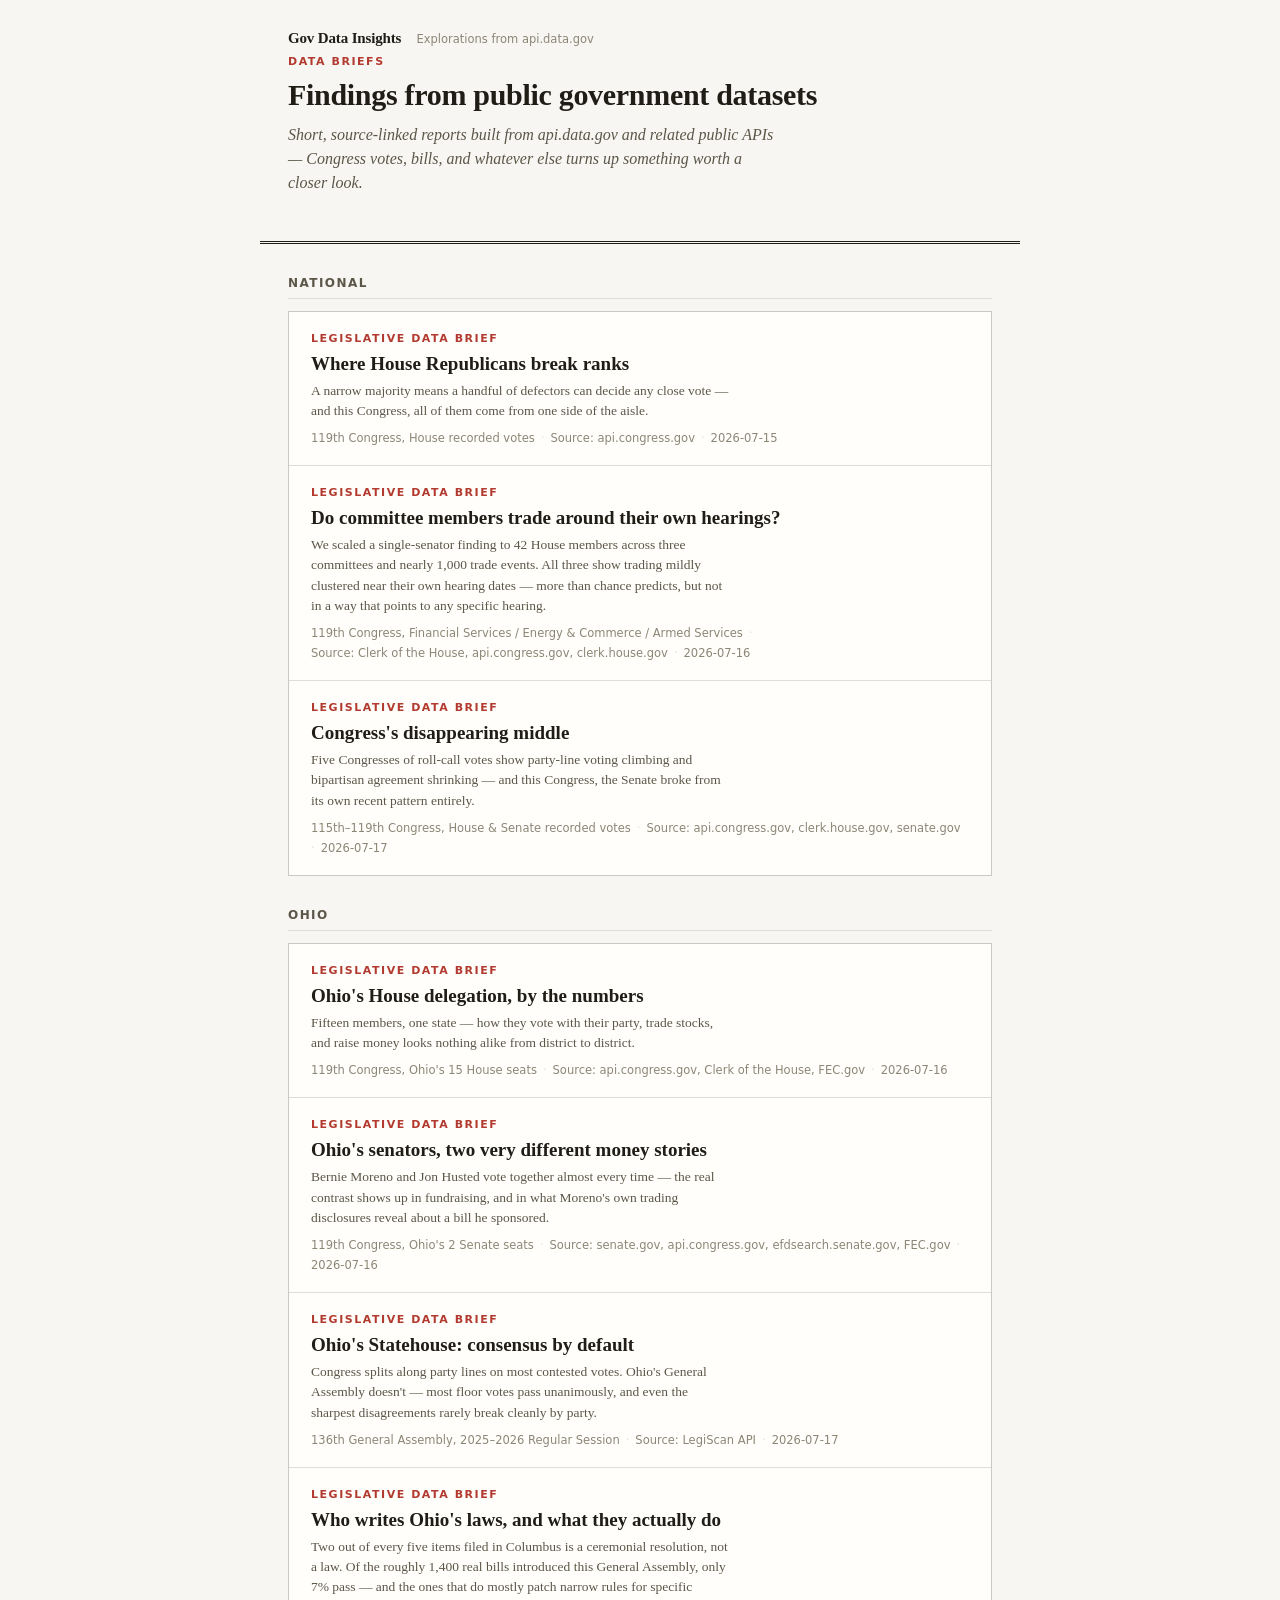
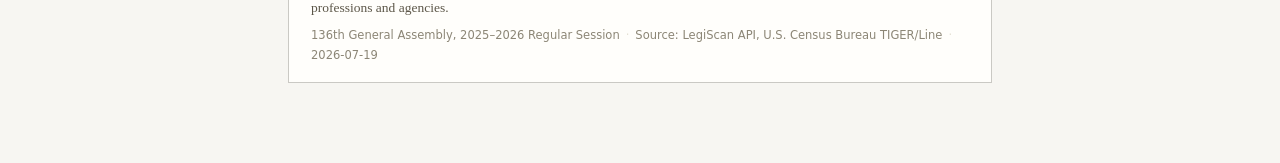
==== docs/index.html @ 918a31d5 "Show passed/pending counts and link bills in district panel Clicking a district now shows how many o" ====
<!doctype html>
<html lang="en">
<head>
<meta charset="utf-8">
<meta name="viewport" content="width=device-width, initial-scale=1">
<title>Gov Data Insights</title>
<link rel="stylesheet" href="assets/report.css?v=ef69125a47">
<!-- Google tag (gtag.js) -->
<script async src="https://www.googletagmanager.com/gtag/js?id=G-945HMWM05B"></script>
<script>
  window.dataLayer = window.dataLayer || [];
  function gtag(){dataLayer.push(arguments);}
  gtag('js', new Date());

  gtag('config', 'G-945HMWM05B');
</script>
</head>
<body>

<header class="site-header">
  <a class="site-name" href="index.html">Gov Data Insights</a>
  <span class="site-tagline">Explorations from api.data.gov</span>
</header>

<div class="index-hero">
  <p class="kicker">Data Briefs</p>
  <h1>Findings from public government datasets</h1>
  <p class="dek">Short, source-linked reports built from api.data.gov and related public APIs — Congress votes, bills, and whatever else turns up something worth a closer look.</p>
</div>

<div class="report-section">
  <p class="report-section-title">National</p>
  <div class="report-grid">

    <a class="report-card" href="reports/house-gop-party-unity.html">
      <p class="kicker">Legislative Data Brief</p>
      <h3>Where House Republicans break ranks</h3>
      <p class="dek">A narrow majority means a handful of defectors can decide any close vote — and this Congress, all of them come from one side of the aisle.</p>
      <div class="byline">
        <span>119th Congress, House recorded votes</span><span class="sep">·</span>
        <span>Source: api.congress.gov</span><span class="sep">·</span>
        <span>2026-07-15</span>
      </div>
    </a>

    <a class="report-card" href="reports/committee-trade-timing.html">
      <p class="kicker">Legislative Data Brief</p>
      <h3>Do committee members trade around their own hearings?</h3>
      <p class="dek">We scaled a single-senator finding to 42 House members across three committees and nearly 1,000 trade events. All three show trading mildly clustered near their own hearing dates — more than chance predicts, but not in a way that points to any specific hearing.</p>
      <div class="byline">
        <span>119th Congress, Financial Services / Energy &amp; Commerce / Armed Services</span><span class="sep">·</span>
        <span>Source: Clerk of the House, api.congress.gov, clerk.house.gov</span><span class="sep">·</span>
        <span>2026-07-16</span>
      </div>
    </a>

    <a class="report-card" href="reports/congressional-trends.html">
      <p class="kicker">Legislative Data Brief</p>
      <h3>Congress's disappearing middle</h3>
      <p class="dek">Five Congresses of roll-call votes show party-line voting climbing and bipartisan agreement shrinking — and this Congress, the Senate broke from its own recent pattern entirely.</p>
      <div class="byline">
        <span>115th&ndash;119th Congress, House &amp; Senate recorded votes</span><span class="sep">·</span>
        <span>Source: api.congress.gov, clerk.house.gov, senate.gov</span><span class="sep">·</span>
        <span>2026-07-17</span>
      </div>
    </a>

  </div>
</div>

<div class="report-section">
  <p class="report-section-title">Ohio</p>
  <div class="report-grid">

    <a class="report-card" href="reports/ohio-delegation.html">
      <p class="kicker">Legislative Data Brief</p>
      <h3>Ohio's House delegation, by the numbers</h3>
      <p class="dek">Fifteen members, one state — how they vote with their party, trade stocks, and raise money looks nothing alike from district to district.</p>
      <div class="byline">
        <span>119th Congress, Ohio's 15 House seats</span><span class="sep">·</span>
        <span>Source: api.congress.gov, Clerk of the House, FEC.gov</span><span class="sep">·</span>
        <span>2026-07-16</span>
      </div>
    </a>

    <a class="report-card" href="reports/ohio-senators.html">
      <p class="kicker">Legislative Data Brief</p>
      <h3>Ohio's senators, two very different money stories</h3>
      <p class="dek">Bernie Moreno and Jon Husted vote together almost every time — the real contrast shows up in fundraising, and in what Moreno's own trading disclosures reveal about a bill he sponsored.</p>
      <div class="byline">
        <span>119th Congress, Ohio's 2 Senate seats</span><span class="sep">·</span>
        <span>Source: senate.gov, api.congress.gov, efdsearch.senate.gov, FEC.gov</span><span class="sep">·</span>
        <span>2026-07-16</span>
      </div>
    </a>

    <a class="report-card" href="reports/ohio-statehouse-unity.html">
      <p class="kicker">Legislative Data Brief</p>
      <h3>Ohio's Statehouse: consensus by default</h3>
      <p class="dek">Congress splits along party lines on most contested votes. Ohio's General Assembly doesn't — most floor votes pass unanimously, and even the sharpest disagreements rarely break cleanly by party.</p>
      <div class="byline">
        <span>136th General Assembly, 2025&ndash;2026 Regular Session</span><span class="sep">·</span>
        <span>Source: LegiScan API</span><span class="sep">·</span>
        <span>2026-07-17</span>
      </div>
    </a>

    <a class="report-card" href="reports/ohio-bill-map.html">
      <p class="kicker">Legislative Data Brief</p>
      <h3>Who writes Ohio's laws, and what they actually do</h3>
      <p class="dek">Two out of every five items filed in Columbus is a ceremonial resolution, not a law. Of the roughly 1,400 real bills introduced this General Assembly, only 7% pass &mdash; and the ones that do mostly patch narrow rules for specific professions and agencies.</p>
      <div class="byline">
        <span>136th General Assembly, 2025&ndash;2026 Regular Session</span><span class="sep">·</span>
        <span>Source: LegiScan API, U.S. Census Bureau TIGER/Line</span><span class="sep">·</span>
        <span>2026-07-19</span>
      </div>
    </a>

  </div>
</div>

</body>
</html>
---- docs/assets/report.css ----
/* Shared report design system — govdata insights site.
   Source of truth for colors/type is the dataviz skill's validated palette,
   adapted to a warm paper ground for an institutional-report register. */

:root {
  color-scheme: light;
  --page:           #f7f6f2;
  --surface-1:      #fffefb;
  --text-primary:   #201d17;
  --text-secondary: #5c5648;
  --text-muted:     #8c8676;
  --gridline:       #e4e0d4;
  --baseline:       #cfc9b8;
  --border:         rgba(32,29,23,0.11);
  --rule:           #201d17;

  /* Generic two-series categorical pair (red/blue) — reassign meaning per report */
  --series-a: #b23a2f;
  --series-b: #2a78d6;
  --tag-a-bg: rgba(178,58,47,0.09);
  --tag-b-bg: rgba(42,120,214,0.09);

  /* Accent used for kickers, flagged stats, primary emphasis */
  --accent: var(--series-a);
}
@media (prefers-color-scheme: dark) {
  :root:where(:not([data-theme="light"])) {
    color-scheme: dark;
    --page:           #16140f;
    --surface-1:      #1e1c16;
    --text-primary:   #f3f1ea;
    --text-secondary: #b9b3a1;
    --text-muted:     #837d6c;
    --gridline:       #322e24;
    --baseline:       #47412f;
    --border:         rgba(243,241,234,0.11);
    --rule:           #f3f1ea;
    --series-a: #e66767;
    --series-b: #3987e5;
    --tag-a-bg: rgba(230,103,103,0.14);
    --tag-b-bg: rgba(57,135,229,0.14);
  }
}
:root[data-theme="dark"] {
  color-scheme: dark;
  --page:           #16140f;
  --surface-1:      #1e1c16;
  --text-primary:   #f3f1ea;
  --text-secondary: #b9b3a1;
  --text-muted:     #837d6c;
  --gridline:       #322e24;
  --baseline:       #47412f;
  --border:         rgba(243,241,234,0.11);
  --rule:           #f3f1ea;
  --series-a: #e66767;
  --series-b: #3987e5;
  --tag-a-bg: rgba(230,103,103,0.14);
  --tag-b-bg: rgba(57,135,229,0.14);
}

* { box-sizing: border-box; }

html, body {
  margin: 0;
  background: var(--page);
  color: var(--text-primary);
  font-family: "Segoe UI", system-ui, -apple-system, sans-serif;
}

a { color: var(--series-b); }

/* ---------- Site chrome (index + report top nav) ---------- */

.site-header {
  max-width: 760px;
  margin: 0 auto;
  padding: 28px 28px 0;
}
.site-header .site-name {
  font-family: Georgia, "Times New Roman", serif;
  font-weight: 700;
  font-size: 15px;
  letter-spacing: -0.01em;
  text-decoration: none;
  color: var(--text-primary);
}
.site-header .site-tagline {
  font-size: 11.5px;
  color: var(--text-muted);
  margin-left: 10px;
}
.site-header nav {
  margin-top: 4px;
}
.site-header nav a {
  font-size: 12px;
  color: var(--text-secondary);
  text-decoration: none;
  margin-right: 16px;
}
.site-header nav a:hover { color: var(--series-b); }

/* ---------- Report document ---------- */

.report {
  max-width: 760px;
  margin: 0 auto;
  padding: 32px 28px 80px;
}

.masthead {
  border-bottom: 3px double var(--rule);
  padding-bottom: 18px;
  margin-bottom: 28px;
}
.kicker {
  font-size: 11px;
  font-weight: 600;
  letter-spacing: 0.14em;
  text-transform: uppercase;
  color: var(--accent);
  margin: 0 0 10px;
}
h1 {
  font-family: Georgia, "Times New Roman", "Iowan Old Style", serif;
  font-size: 32px;
  line-height: 1.15;
  font-weight: 700;
  letter-spacing: -0.01em;
  margin: 0 0 10px;
  text-wrap: balance;
}
.dek {
  font-family: Georgia, "Times New Roman", serif;
  font-style: italic;
  font-size: 16px;
  line-height: 1.5;
  color: var(--text-secondary);
  margin: 0 0 14px;
  max-width: 60ch;
}
.byline {
  font-size: 11.5px;
  color: var(--text-muted);
  display: flex;
  gap: 6px;
  flex-wrap: wrap;
}
.byline .sep { color: var(--gridline); }

.stat-strip {
  display: grid;
  grid-template-columns: repeat(4, 1fr);
  gap: 1px;
  background: var(--border);
  border: 1px solid var(--border);
  margin-bottom: 40px;
}
@media (max-width: 560px) {
  .stat-strip { grid-template-columns: repeat(2, 1fr); }
}
.stat {
  background: var(--surface-1);
  padding: 16px 14px;
}
.stat-value {
  font-family: Georgia, "Times New Roman", serif;
  font-size: 30px;
  font-weight: 700;
  line-height: 1;
  font-variant-numeric: proportional-nums;
  margin-bottom: 8px;
}
.stat-value.flag { color: var(--accent); }
.stat-label {
  font-size: 11px;
  line-height: 1.4;
  color: var(--text-secondary);
}

section { margin-bottom: 40px; }
section:last-of-type { margin-bottom: 0; }

.section-head {
  display: flex;
  align-items: baseline;
  justify-content: space-between;
  gap: 12px;
  border-bottom: 1.5px solid var(--rule);
  padding-bottom: 8px;
  margin-bottom: 6px;
}
h2 {
  font-family: Georgia, "Times New Roman", serif;
  font-size: 19px;
  font-weight: 700;
  margin: 0;
}
.section-note {
  font-size: 11px;
  color: var(--text-muted);
  white-space: nowrap;
}
.section-desc {
  font-size: 13px;
  color: var(--text-secondary);
  line-height: 1.55;
  margin: 10px 0 20px;
  max-width: 62ch;
}

.legend {
  display: flex;
  gap: 18px;
  font-size: 12px;
  color: var(--text-secondary);
  margin-bottom: 18px;
  flex-wrap: wrap;
}
.legend-item { display: flex; align-items: center; gap: 7px; }
.legend-swatch { width: 11px; height: 11px; border-radius: 2px; flex: none; }

/* ---------- Choropleth map ---------- */

.map-wrap {
  display: flex;
  flex-wrap: wrap;
  gap: 24px;
  align-items: flex-start;
}
.map-svg-wrap {
  flex: 1 1 380px;
  max-width: 460px;
}
.map-svg-wrap svg { width: 100%; height: auto; display: block; }
.map-district { stroke-width: 1.1; cursor: pointer; }
.map-district:hover { stroke-width: 2.2; }
.map-district.is-selected { stroke-width: 2.6; }
.map-side {
  flex: 1 1 260px;
  min-width: 220px;
}
.map-legend-scale {
  display: flex;
  align-items: center;
  gap: 0;
  margin: 4px 0 6px;
}
.map-legend-scale span {
  display: block;
  width: 28px;
  height: 12px;
}
.map-legend-labels {
  display: flex;
  justify-content: space-between;
  font-size: 10.5px;
  color: var(--text-muted);
  width: 168px;
  margin-bottom: 12px;
}
.map-party-legend {
  display: flex;
  gap: 16px;
  font-size: 11.5px;
  color: var(--text-secondary);
  margin-bottom: 18px;
}
.map-party-swatch {
  display: inline-block;
  width: 14px;
  height: 0;
  border-top: 3px solid;
  vertical-align: middle;
  margin-right: 5px;
}

.map-panel {
  margin-top: 18px;
  border: 1px solid var(--border);
  background: var(--surface-1);
  padding: 16px 18px;
}
.map-panel-empty {
  color: var(--text-muted);
  font-size: 13px;
  font-style: italic;
}
.map-panel-head {
  display: flex;
  align-items: baseline;
  justify-content: space-between;
  gap: 10px;
  margin-bottom: 4px;
}
.map-panel-title {
  font-family: Georgia, "Times New Roman", serif;
  font-size: 16px;
  font-weight: 700;
  color: var(--text-primary);
}
.map-panel-sub {
  font-size: 12px;
  color: var(--text-muted);
}
.map-panel-list {
  margin: 10px 0 0;
  padding: 0;
  list-style: none;
}
.map-panel-list li {
  padding: 7px 0;
  border-top: 1px solid var(--border);
  font-size: 13px;
  line-height: 1.4;
}
.map-panel-list li:first-child { border-top: none; }
.map-panel-bill-num {
  font-weight: 600;
  color: var(--series-b);
  margin-right: 6px;
}
.map-panel-status {
  display: inline-block;
  font-size: 10px;
  font-weight: 600;
  text-transform: uppercase;
  letter-spacing: 0.04em;
  padding: 1px 6px;
  border-radius: 3px;
  margin-left: 8px;
  vertical-align: middle;
}
.map-panel-status.passed { color: var(--series-a); background: var(--tag-a-bg); }
.map-panel-status.pending { color: var(--text-muted); background: var(--border); }
.map-panel-stats {
  display: flex;
  align-items: center;
  gap: 14px;
  flex-wrap: wrap;
  margin: 10px 0 2px;
  padding-top: 10px;
  border-top: 1px solid var(--border);
  font-size: 12.5px;
  color: var(--text-secondary);
}
.map-panel-stats-note {
  font-size: 11px;
  color: var(--text-muted);
}

/* ---------- Line chart (small multiples, shared x-axis) ---------- */

.line-charts { display: flex; flex-direction: column; gap: 22px; }
.line-chart-block { min-width: 0; }
.line-chart-title {
  font-size: 12px;
  font-weight: 600;
  color: var(--text-secondary);
  margin: 0 0 10px;
}
.line-chart-svg { width: 100%; height: auto; overflow: visible; }
.line-chart-axis-label {
  font-size: 9.5px;
  fill: var(--text-muted);
  font-variant-numeric: tabular-nums;
}
.line-chart-gridline { stroke: var(--gridline); stroke-width: 1; }
.line-chart-x-label {
  font-size: 10px;
  fill: var(--text-muted);
  text-anchor: middle;
}
.line-chart-path { fill: none; stroke-width: 2; stroke-linejoin: round; stroke-linecap: round; }
.line-chart-dot { stroke: var(--surface-1); stroke-width: 2; }
.line-chart-end-label {
  font-size: 11.5px;
  font-weight: 600;
  font-variant-numeric: tabular-nums;
}

/* ---------- Horizontal bar chart ---------- */

.chart-scroll { overflow-x: auto; }
.bar-chart { min-width: 600px; padding-bottom: 22px; position: relative; }
.bar-row {
  display: grid;
  grid-template-columns: 176px 1fr 48px;
  align-items: center;
  gap: 12px;
  height: 25px;
}
.bar-row + .bar-row { margin-top: 3px; }
.bar-name {
  font-size: 12.5px;
  text-align: right;
  white-space: nowrap;
  overflow: hidden;
  text-overflow: ellipsis;
}
.bar-name .st { color: var(--text-muted); font-size: 11px; }
.bar-track { position: relative; height: 16px; }
.bar-fill {
  height: 16px;
  border-radius: 0 3px 3px 0;
  min-width: 3px;
}
.bar-value {
  font-size: 12px;
  color: var(--text-secondary);
  font-variant-numeric: tabular-nums;
}
.grid-overlay {
  position: absolute;
  top: 0; left: 176px; right: 48px; bottom: 22px;
  pointer-events: none;
}
.grid-line { position: absolute; top: 0; bottom: 0; width: 1px; background: var(--gridline); }
.grid-tick {
  position: absolute;
  bottom: -20px;
  font-size: 10px;
  color: var(--text-muted);
  transform: translateX(-50%);
  font-variant-numeric: tabular-nums;
}

/* ---------- Tables ---------- */

table {
  width: 100%;
  border-collapse: collapse;
  font-size: 12.5px;
  min-width: 600px;
}
th {
  text-align: left;
  font-weight: 600;
  color: var(--text-secondary);
  font-size: 10.5px;
  text-transform: uppercase;
  letter-spacing: 0.05em;
  padding: 0 10px 9px;
  border-bottom: 1.5px solid var(--rule);
}
td {
  padding: 9px 10px;
  border-bottom: 1px solid var(--gridline);
}
tr:last-child td { border-bottom: none; }
td.num { font-variant-numeric: tabular-nums; text-align: right; }

.vote-cell, .desc-cell { max-width: 300px; }
.vote-label, .desc-cell .label { display: block; }
.vote-desc, .desc-cell .desc {
  display: block;
  font-size: 11px;
  color: var(--text-muted);
  line-height: 1.4;
  margin-top: 3px;
  font-weight: 400;
}

.tag {
  display: inline-block;
  font-size: 10.5px;
  font-weight: 600;
  padding: 2px 7px;
  border-radius: 3px;
}
.tag.a { color: var(--series-a); background: var(--tag-a-bg); }
.tag.b { color: var(--series-b); background: var(--tag-b-bg); }
.tag.failed { color: var(--series-a); background: var(--tag-a-bg); }
.tag.passed { color: var(--text-secondary); background: var(--gridline); }

a.bill-link { color: var(--series-b); text-decoration: none; border-bottom: 1px solid transparent; }
a.bill-link:hover { border-bottom-color: currentColor; }

.callout {
  font-size: 12.5px;
  line-height: 1.6;
  color: var(--text-secondary);
  border-left: 2.5px solid var(--accent);
  padding: 2px 0 2px 14px;
  margin-top: 18px;
}
.callout a { color: var(--series-b); }

.methodology {
  font-size: 11.5px;
  line-height: 1.65;
  color: var(--text-muted);
  border-top: 1px solid var(--gridline);
  padding-top: 18px;
}
.methodology p { margin: 0 0 10px; }
.methodology p:last-child { margin-bottom: 0; }

/* ---------- Index / homepage ---------- */

.index-hero {
  max-width: 760px;
  margin: 0 auto;
  padding: 8px 28px 32px;
  border-bottom: 3px double var(--rule);
}
.index-hero h1 {
  font-size: 30px;
}
.index-hero .dek {
  max-width: 62ch;
}

.report-section {
  max-width: 760px;
  margin: 0 auto;
  padding: 32px 28px 0;
}
.report-section:last-of-type {
  padding-bottom: 80px;
}
.report-section-title {
  font-size: 12px;
  font-weight: 600;
  letter-spacing: 0.12em;
  text-transform: uppercase;
  color: var(--text-secondary);
  margin: 0 0 12px;
  padding-bottom: 8px;
  border-bottom: 1px solid var(--border);
}

.report-grid {
  display: flex;
  flex-direction: column;
  gap: 1px;
  background: var(--border);
  border: 1px solid var(--border);
}
.report-card {
  background: var(--surface-1);
  padding: 20px 22px;
  text-decoration: none;
  color: inherit;
  display: block;
}
.report-card:hover { background: var(--page); }
.report-card .kicker { margin-bottom: 8px; }
.report-card h3 {
  font-family: Georgia, "Times New Roman", serif;
  font-size: 19px;
  font-weight: 700;
  margin: 0 0 6px;
  color: var(--text-primary);
}
.report-card .dek {
  font-size: 13.5px;
  font-style: normal;
  margin: 0 0 10px;
  max-width: 62ch;
}
.report-card .byline { margin: 0; }

.empty-state {
  font-size: 13px;
  color: var(--text-muted);
  padding: 20px 22px;
  background: var(--surface-1);
}
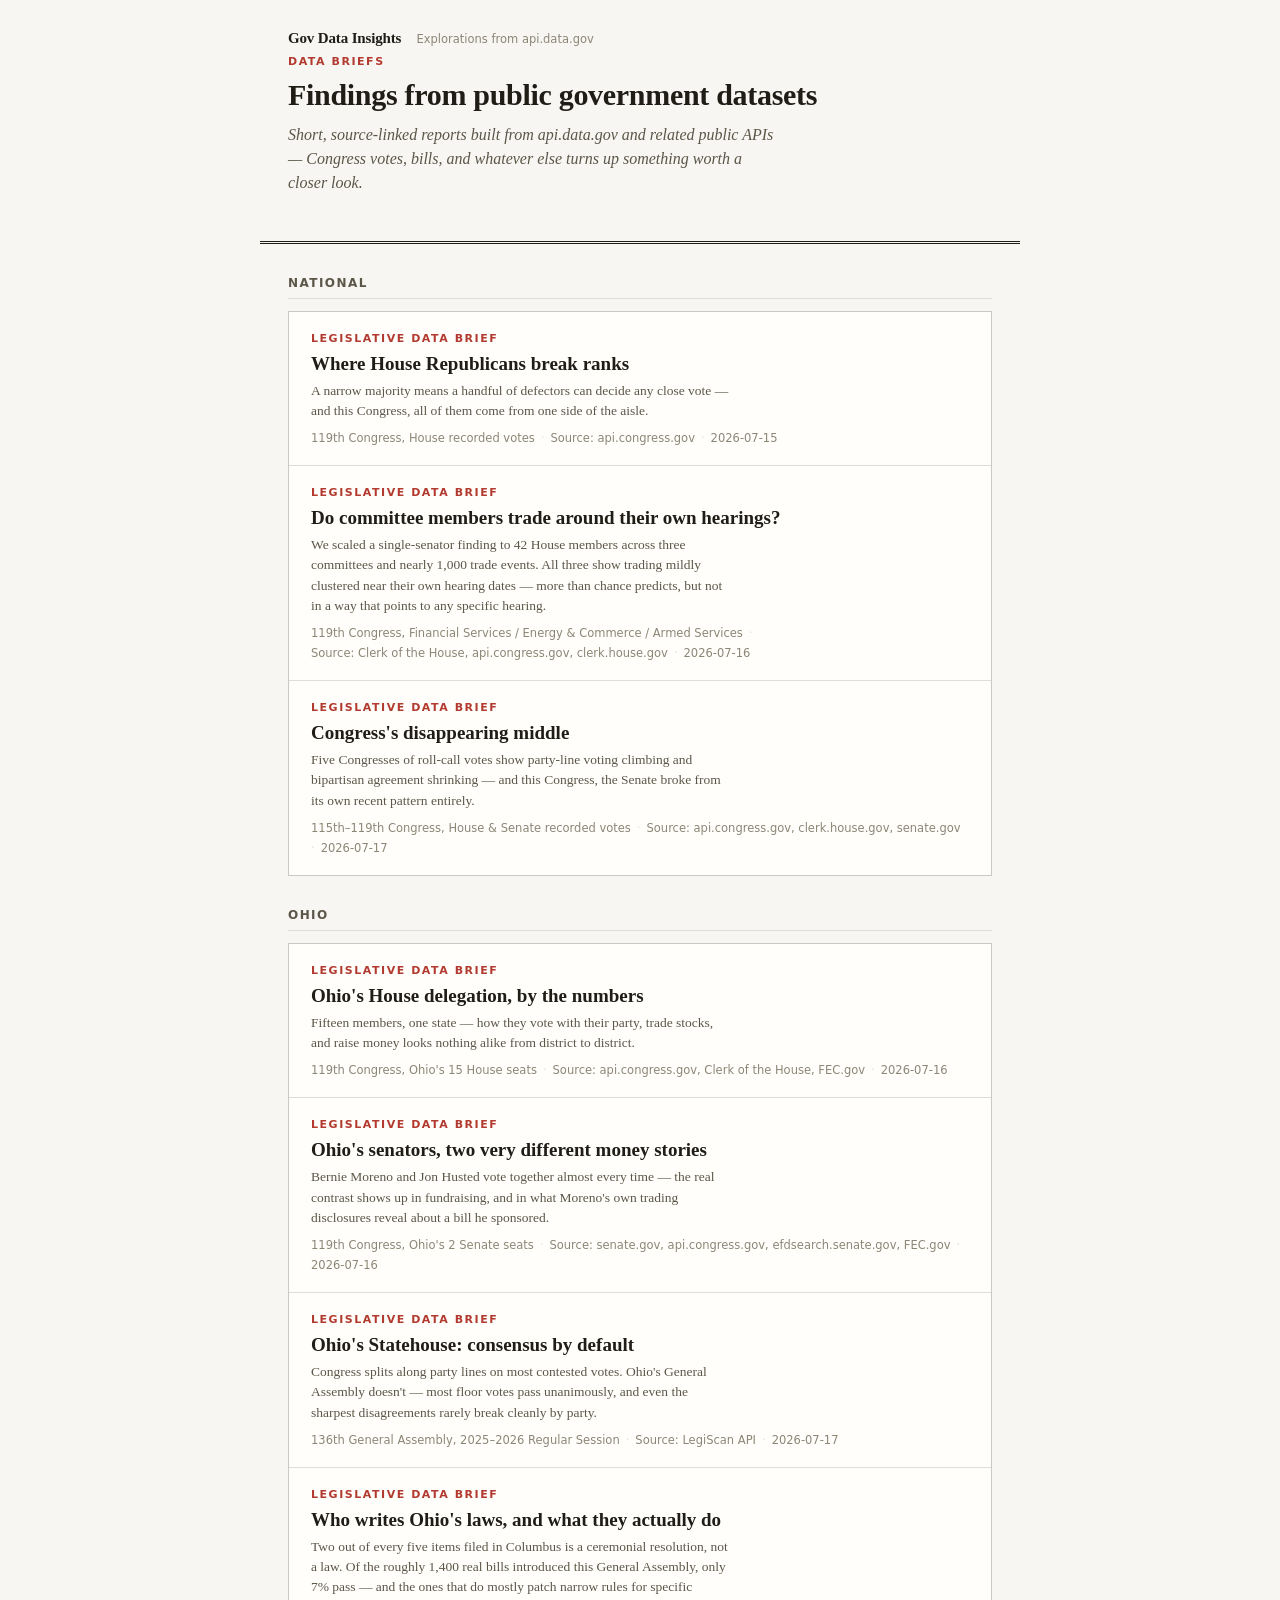
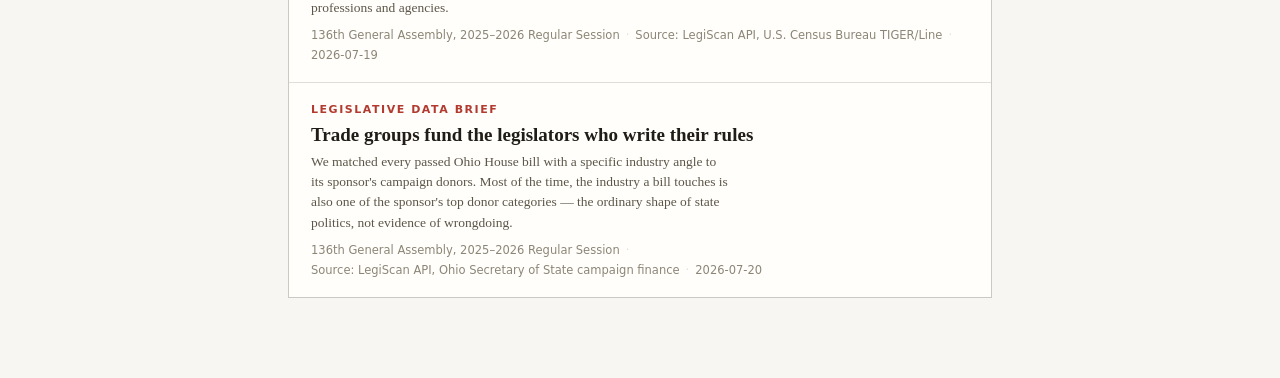
==== commit 61fb2e5c: "Add report on donor-industry overlap for passed Ohio House bills Matches each passed House bill with" ====
--- a/docs/index.html
+++ b/docs/index.html
@@ -116,6 +116,17 @@
       </div>
     </a>
 
+    <a class="report-card" href="reports/ohio-donor-bill-overlap.html">
+      <p class="kicker">Legislative Data Brief</p>
+      <h3>Trade groups fund the legislators who write their rules</h3>
+      <p class="dek">We matched every passed Ohio House bill with a specific industry angle to its sponsor's campaign donors. Most of the time, the industry a bill touches is also one of the sponsor's top donor categories &mdash; the ordinary shape of state politics, not evidence of wrongdoing.</p>
+      <div class="byline">
+        <span>136th General Assembly, 2025&ndash;2026 Regular Session</span><span class="sep">·</span>
+        <span>Source: LegiScan API, Ohio Secretary of State campaign finance</span><span class="sep">·</span>
+        <span>2026-07-20</span>
+      </div>
+    </a>
+
   </div>
 </div>
 
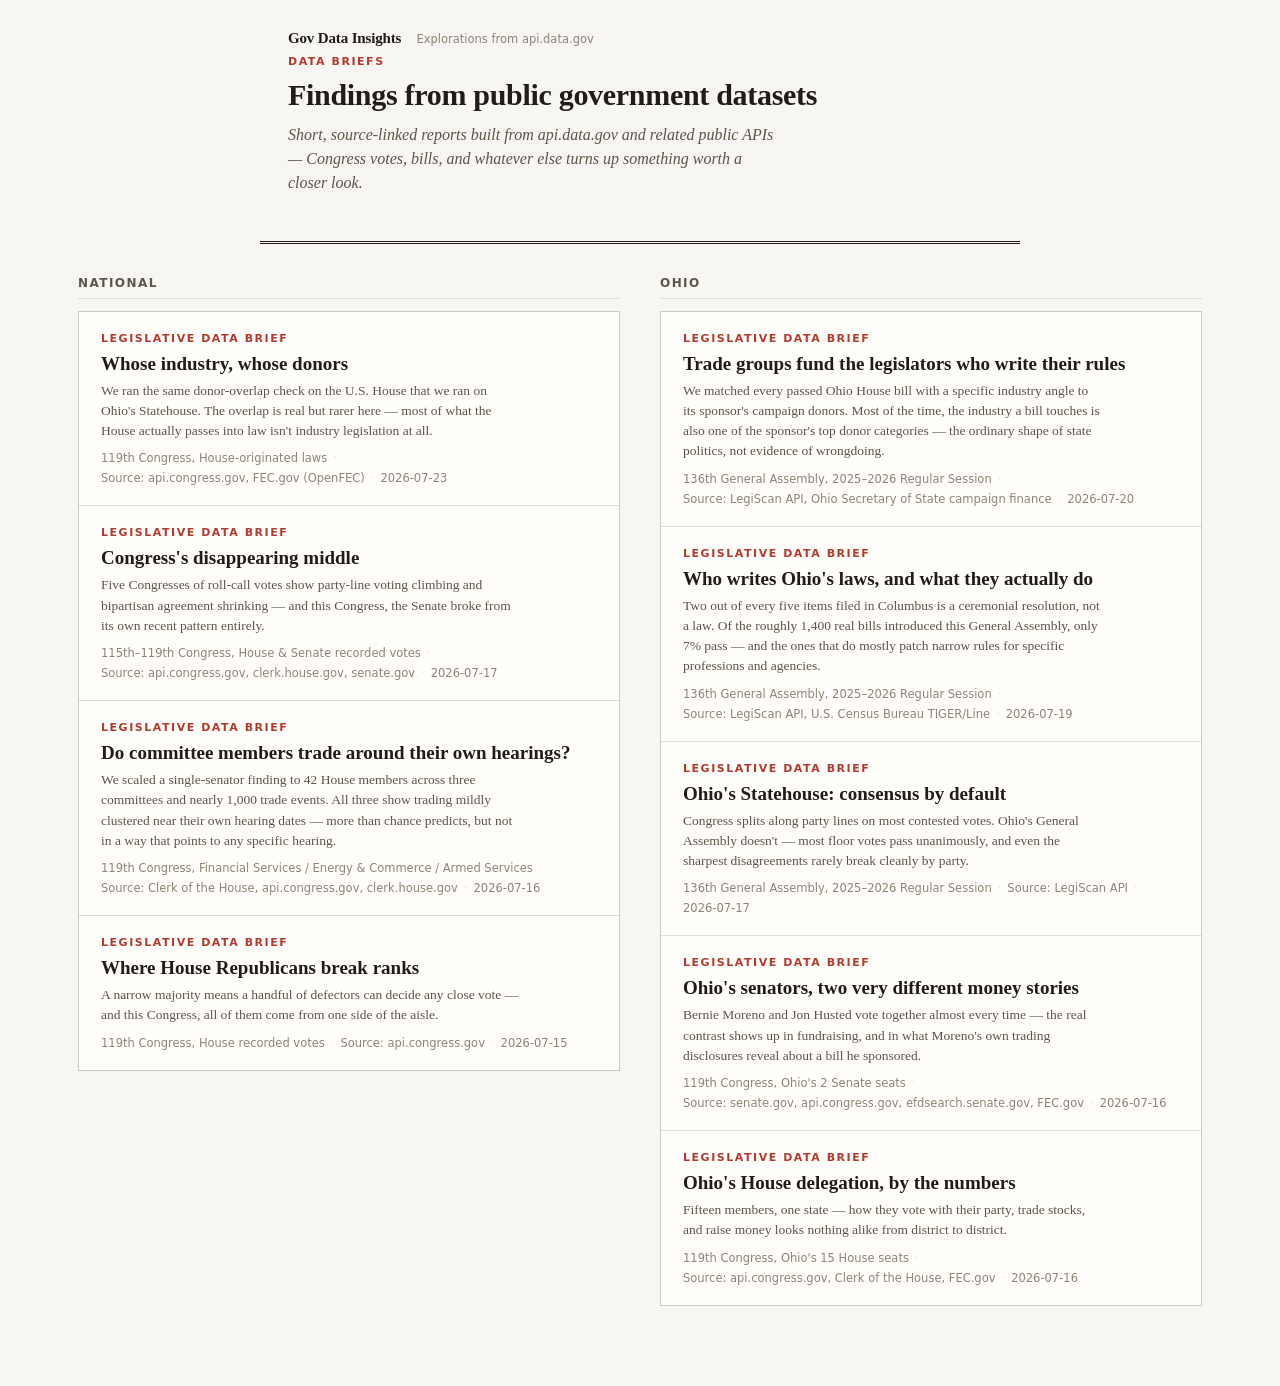
==== commit b32b08c1: "Show homepage report sections in two columns, newest first National and Ohio now sit side-by-side on" ====
--- a/docs/index.html
+++ b/docs/index.html
@@ -4,7 +4,7 @@
 <meta charset="utf-8">
 <meta name="viewport" content="width=device-width, initial-scale=1">
 <title>Gov Data Insights</title>
-<link rel="stylesheet" href="assets/report.css?v=ef69125a47">
+<link rel="stylesheet" href="assets/report.css?v=2fa65a5edb">
 <!-- Google tag (gtag.js) -->
 <script async src="https://www.googletagmanager.com/gtag/js?id=G-945HMWM05B"></script>
 <script>
@@ -28,18 +28,31 @@
   <p class="dek">Short, source-linked reports built from api.data.gov and related public APIs — Congress votes, bills, and whatever else turns up something worth a closer look.</p>
 </div>
 
+<div class="report-sections">
+
 <div class="report-section">
   <p class="report-section-title">National</p>
   <div class="report-grid">
 
-    <a class="report-card" href="reports/house-gop-party-unity.html">
+    <a class="report-card" href="reports/national-donor-bill-overlap.html">
       <p class="kicker">Legislative Data Brief</p>
-      <h3>Where House Republicans break ranks</h3>
-      <p class="dek">A narrow majority means a handful of defectors can decide any close vote — and this Congress, all of them come from one side of the aisle.</p>
+      <h3>Whose industry, whose donors</h3>
+      <p class="dek">We ran the same donor-overlap check on the U.S. House that we ran on Ohio's Statehouse. The overlap is real but rarer here — most of what the House actually passes into law isn't industry legislation at all.</p>
       <div class="byline">
-        <span>119th Congress, House recorded votes</span><span class="sep">·</span>
-        <span>Source: api.congress.gov</span><span class="sep">·</span>
-        <span>2026-07-15</span>
+        <span>119th Congress, House-originated laws</span><span class="sep">·</span>
+        <span>Source: api.congress.gov, FEC.gov (OpenFEC)</span><span class="sep">·</span>
+        <span>2026-07-23</span>
+      </div>
+    </a>
+
+    <a class="report-card" href="reports/congressional-trends.html">
+      <p class="kicker">Legislative Data Brief</p>
+      <h3>Congress's disappearing middle</h3>
+      <p class="dek">Five Congresses of roll-call votes show party-line voting climbing and bipartisan agreement shrinking — and this Congress, the Senate broke from its own recent pattern entirely.</p>
+      <div class="byline">
+        <span>115th&ndash;119th Congress, House &amp; Senate recorded votes</span><span class="sep">·</span>
+        <span>Source: api.congress.gov, clerk.house.gov, senate.gov</span><span class="sep">·</span>
+        <span>2026-07-17</span>
       </div>
     </a>
 
@@ -54,14 +67,14 @@
       </div>
     </a>
 
-    <a class="report-card" href="reports/congressional-trends.html">
+    <a class="report-card" href="reports/house-gop-party-unity.html">
       <p class="kicker">Legislative Data Brief</p>
-      <h3>Congress's disappearing middle</h3>
-      <p class="dek">Five Congresses of roll-call votes show party-line voting climbing and bipartisan agreement shrinking — and this Congress, the Senate broke from its own recent pattern entirely.</p>
+      <h3>Where House Republicans break ranks</h3>
+      <p class="dek">A narrow majority means a handful of defectors can decide any close vote — and this Congress, all of them come from one side of the aisle.</p>
       <div class="byline">
-        <span>115th&ndash;119th Congress, House &amp; Senate recorded votes</span><span class="sep">·</span>
-        <span>Source: api.congress.gov, clerk.house.gov, senate.gov</span><span class="sep">·</span>
-        <span>2026-07-17</span>
+        <span>119th Congress, House recorded votes</span><span class="sep">·</span>
+        <span>Source: api.congress.gov</span><span class="sep">·</span>
+        <span>2026-07-15</span>
       </div>
     </a>
 
@@ -72,14 +85,36 @@
   <p class="report-section-title">Ohio</p>
   <div class="report-grid">
 
-    <a class="report-card" href="reports/ohio-delegation.html">
+    <a class="report-card" href="reports/ohio-donor-bill-overlap.html">
       <p class="kicker">Legislative Data Brief</p>
-      <h3>Ohio's House delegation, by the numbers</h3>
-      <p class="dek">Fifteen members, one state — how they vote with their party, trade stocks, and raise money looks nothing alike from district to district.</p>
+      <h3>Trade groups fund the legislators who write their rules</h3>
+      <p class="dek">We matched every passed Ohio House bill with a specific industry angle to its sponsor's campaign donors. Most of the time, the industry a bill touches is also one of the sponsor's top donor categories &mdash; the ordinary shape of state politics, not evidence of wrongdoing.</p>
       <div class="byline">
-        <span>119th Congress, Ohio's 15 House seats</span><span class="sep">·</span>
-        <span>Source: api.congress.gov, Clerk of the House, FEC.gov</span><span class="sep">·</span>
-        <span>2026-07-16</span>
+        <span>136th General Assembly, 2025&ndash;2026 Regular Session</span><span class="sep">·</span>
+        <span>Source: LegiScan API, Ohio Secretary of State campaign finance</span><span class="sep">·</span>
+        <span>2026-07-20</span>
+      </div>
+    </a>
+
+    <a class="report-card" href="reports/ohio-bill-map.html">
+      <p class="kicker">Legislative Data Brief</p>
+      <h3>Who writes Ohio's laws, and what they actually do</h3>
+      <p class="dek">Two out of every five items filed in Columbus is a ceremonial resolution, not a law. Of the roughly 1,400 real bills introduced this General Assembly, only 7% pass &mdash; and the ones that do mostly patch narrow rules for specific professions and agencies.</p>
+      <div class="byline">
+        <span>136th General Assembly, 2025&ndash;2026 Regular Session</span><span class="sep">·</span>
+        <span>Source: LegiScan API, U.S. Census Bureau TIGER/Line</span><span class="sep">·</span>
+        <span>2026-07-19</span>
+      </div>
+    </a>
+
+    <a class="report-card" href="reports/ohio-statehouse-unity.html">
+      <p class="kicker">Legislative Data Brief</p>
+      <h3>Ohio's Statehouse: consensus by default</h3>
+      <p class="dek">Congress splits along party lines on most contested votes. Ohio's General Assembly doesn't — most floor votes pass unanimously, and even the sharpest disagreements rarely break cleanly by party.</p>
+      <div class="byline">
+        <span>136th General Assembly, 2025&ndash;2026 Regular Session</span><span class="sep">·</span>
+        <span>Source: LegiScan API</span><span class="sep">·</span>
+        <span>2026-07-17</span>
       </div>
     </a>
 
@@ -94,41 +129,21 @@
       </div>
     </a>
 
-    <a class="report-card" href="reports/ohio-statehouse-unity.html">
+    <a class="report-card" href="reports/ohio-delegation.html">
       <p class="kicker">Legislative Data Brief</p>
-      <h3>Ohio's Statehouse: consensus by default</h3>
-      <p class="dek">Congress splits along party lines on most contested votes. Ohio's General Assembly doesn't — most floor votes pass unanimously, and even the sharpest disagreements rarely break cleanly by party.</p>
+      <h3>Ohio's House delegation, by the numbers</h3>
+      <p class="dek">Fifteen members, one state — how they vote with their party, trade stocks, and raise money looks nothing alike from district to district.</p>
       <div class="byline">
-        <span>136th General Assembly, 2025&ndash;2026 Regular Session</span><span class="sep">·</span>
-        <span>Source: LegiScan API</span><span class="sep">·</span>
-        <span>2026-07-17</span>
-      </div>
-    </a>
-
-    <a class="report-card" href="reports/ohio-bill-map.html">
-      <p class="kicker">Legislative Data Brief</p>
-      <h3>Who writes Ohio's laws, and what they actually do</h3>
-      <p class="dek">Two out of every five items filed in Columbus is a ceremonial resolution, not a law. Of the roughly 1,400 real bills introduced this General Assembly, only 7% pass &mdash; and the ones that do mostly patch narrow rules for specific professions and agencies.</p>
-      <div class="byline">
-        <span>136th General Assembly, 2025&ndash;2026 Regular Session</span><span class="sep">·</span>
-        <span>Source: LegiScan API, U.S. Census Bureau TIGER/Line</span><span class="sep">·</span>
-        <span>2026-07-19</span>
-      </div>
-    </a>
-
-    <a class="report-card" href="reports/ohio-donor-bill-overlap.html">
-      <p class="kicker">Legislative Data Brief</p>
-      <h3>Trade groups fund the legislators who write their rules</h3>
-      <p class="dek">We matched every passed Ohio House bill with a specific industry angle to its sponsor's campaign donors. Most of the time, the industry a bill touches is also one of the sponsor's top donor categories &mdash; the ordinary shape of state politics, not evidence of wrongdoing.</p>
-      <div class="byline">
-        <span>136th General Assembly, 2025&ndash;2026 Regular Session</span><span class="sep">·</span>
-        <span>Source: LegiScan API, Ohio Secretary of State campaign finance</span><span class="sep">·</span>
-        <span>2026-07-20</span>
+        <span>119th Congress, Ohio's 15 House seats</span><span class="sep">·</span>
+        <span>Source: api.congress.gov, Clerk of the House, FEC.gov</span><span class="sep">·</span>
+        <span>2026-07-16</span>
       </div>
     </a>
 
   </div>
 </div>
 
+</div>
+
 </body>
 </html>
--- a/docs/assets/report.css
+++ b/docs/assets/report.css
@@ -511,13 +511,23 @@
   max-width: 62ch;
 }
 
+.report-sections {
+  max-width: 1180px;
+  margin: 0 auto;
+  padding: 32px 28px 80px;
+  display: grid;
+  grid-template-columns: 1fr 1fr;
+  gap: 0 40px;
+}
+@media (max-width: 860px) {
+  .report-sections {
+    grid-template-columns: 1fr;
+    gap: 32px 0;
+  }
+}
+
 .report-section {
-  max-width: 760px;
-  margin: 0 auto;
-  padding: 32px 28px 0;
-}
-.report-section:last-of-type {
-  padding-bottom: 80px;
+  padding: 0;
 }
 .report-section-title {
   font-size: 12px;
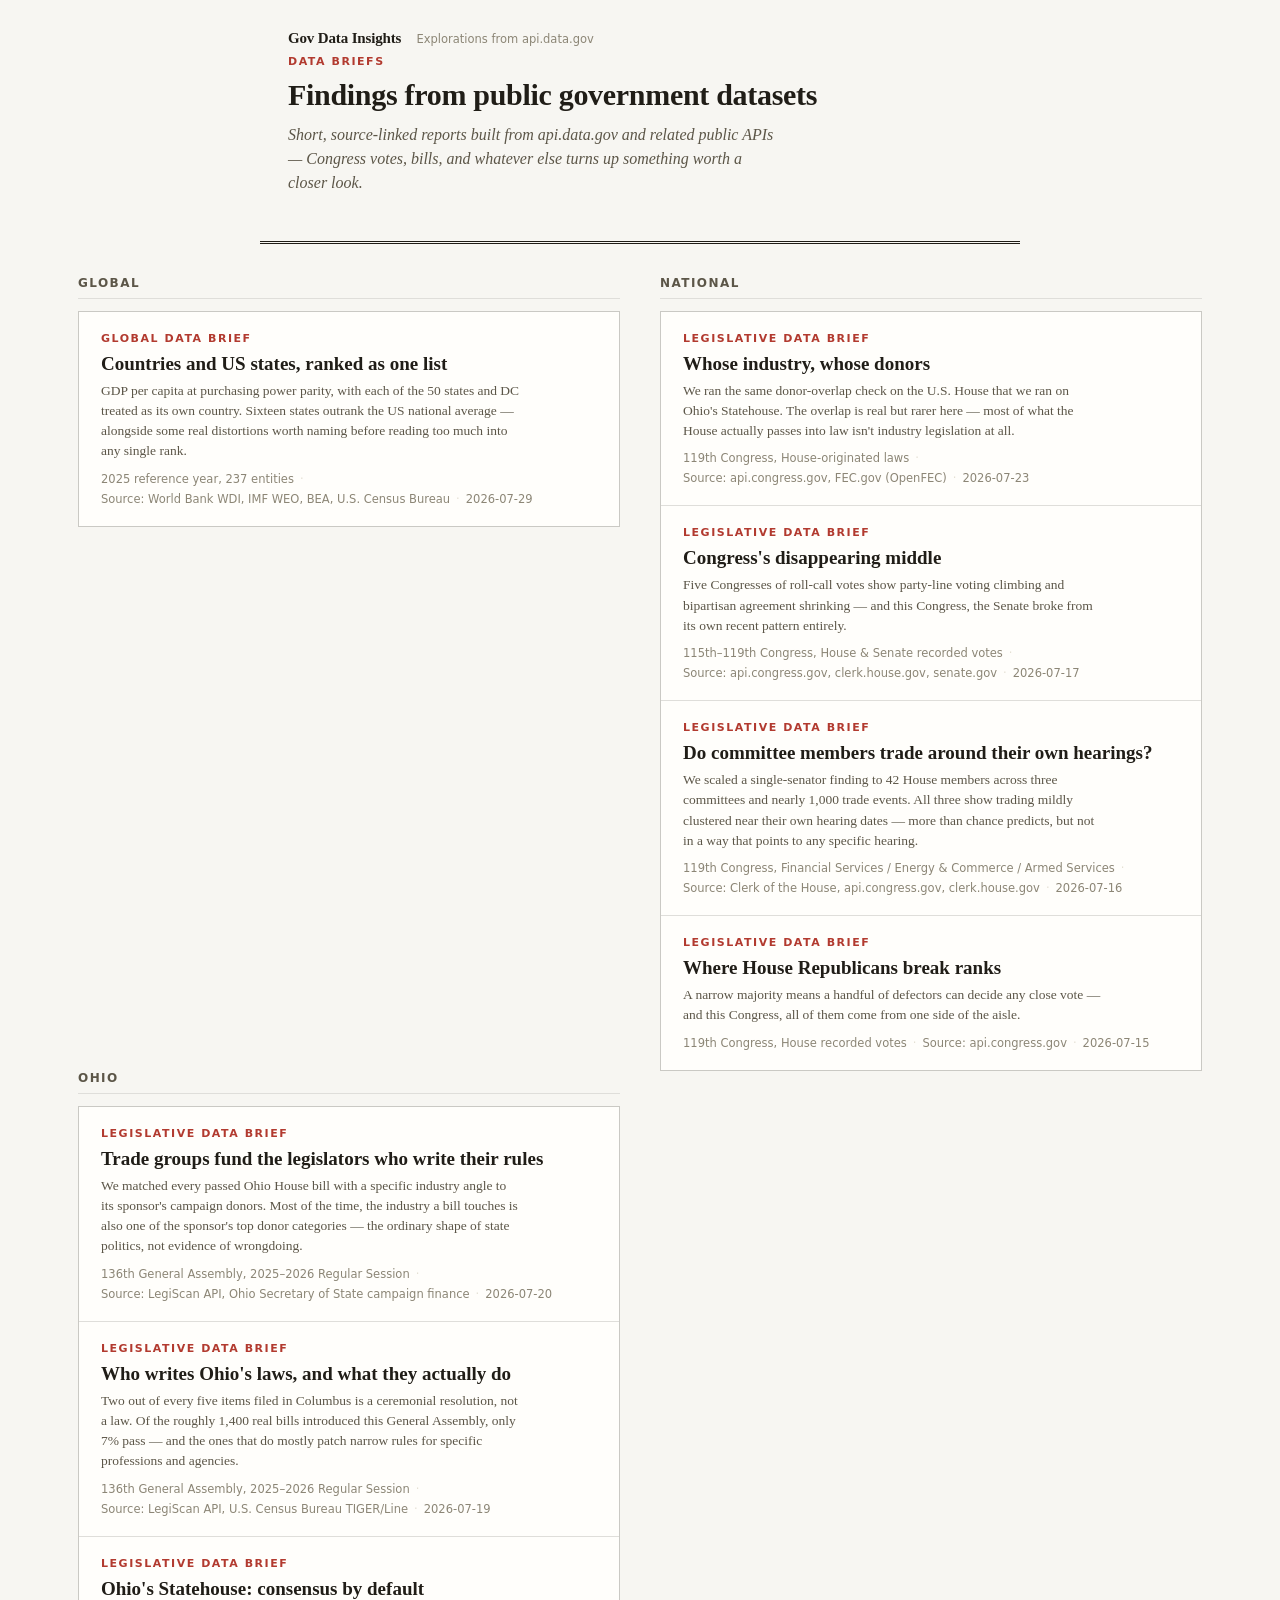
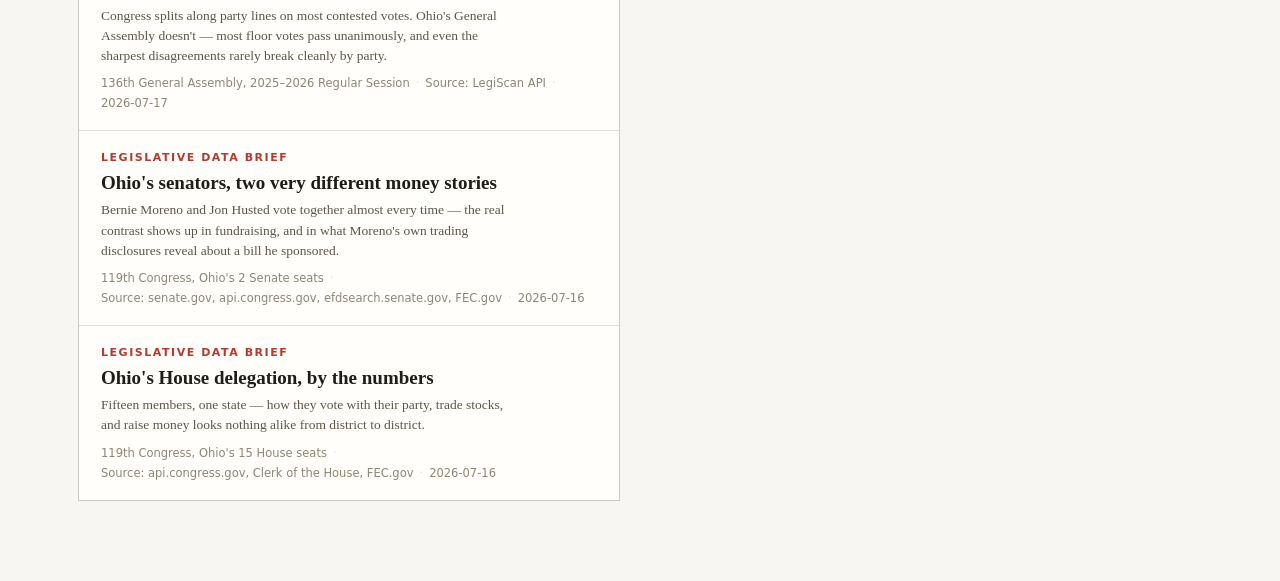
==== commit 1f1b1925: "Add global per-capita GDP report ranking countries and US states together Includes commentary on ano" ====
--- a/docs/index.html
+++ b/docs/index.html
@@ -29,6 +29,24 @@
 </div>
 
 <div class="report-sections">
+
+<div class="report-section">
+  <p class="report-section-title">Global</p>
+  <div class="report-grid">
+
+    <a class="report-card" href="reports/global-per-capita-income.html">
+      <p class="kicker">Global Data Brief</p>
+      <h3>Countries and US states, ranked as one list</h3>
+      <p class="dek">GDP per capita at purchasing power parity, with each of the 50 states and DC treated as its own country. Sixteen states outrank the US national average &mdash; alongside some real distortions worth naming before reading too much into any single rank.</p>
+      <div class="byline">
+        <span>2025 reference year, 237 entities</span><span class="sep">·</span>
+        <span>Source: World Bank WDI, IMF WEO, BEA, U.S. Census Bureau</span><span class="sep">·</span>
+        <span>2026-07-29</span>
+      </div>
+    </a>
+
+  </div>
+</div>
 
 <div class="report-section">
   <p class="report-section-title">National</p>
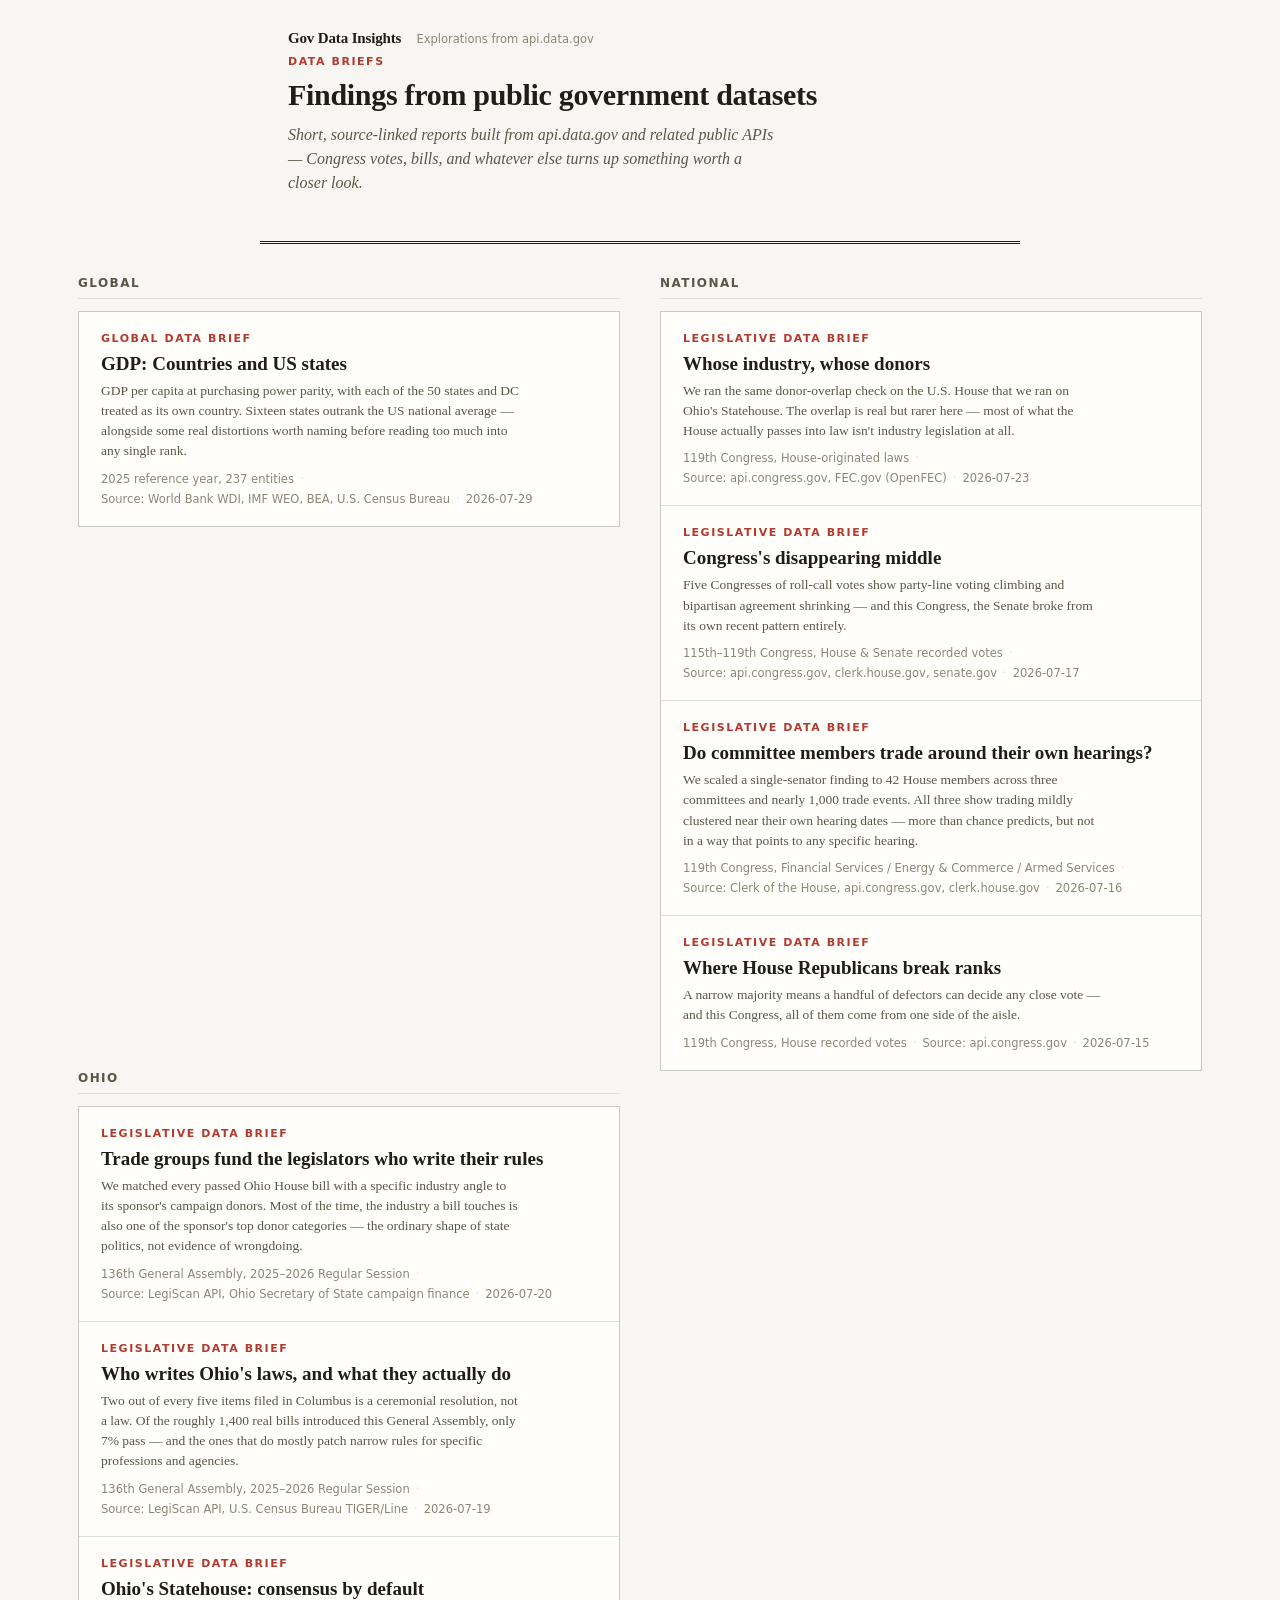
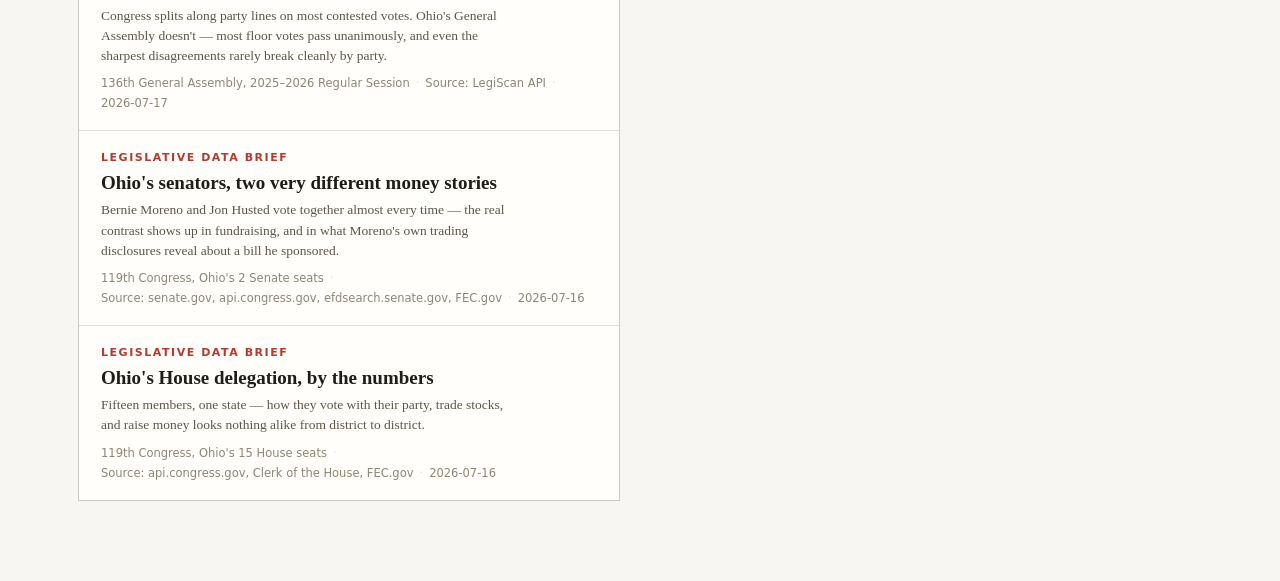
==== commit eae02cd3: "Update report titles to emphasize GDP in global per-capita data" ====
--- a/docs/index.html
+++ b/docs/index.html
@@ -34,9 +34,9 @@
   <p class="report-section-title">Global</p>
   <div class="report-grid">
 
-    <a class="report-card" href="reports/global-per-capita-income.html">
+    <a class="report-card" href="reports/global-per-capita-gdp.html">
       <p class="kicker">Global Data Brief</p>
-      <h3>Countries and US states, ranked as one list</h3>
+      <h3>GDP: Countries and US states</h3>
       <p class="dek">GDP per capita at purchasing power parity, with each of the 50 states and DC treated as its own country. Sixteen states outrank the US national average &mdash; alongside some real distortions worth naming before reading too much into any single rank.</p>
       <div class="byline">
         <span>2025 reference year, 237 entities</span><span class="sep">·</span>
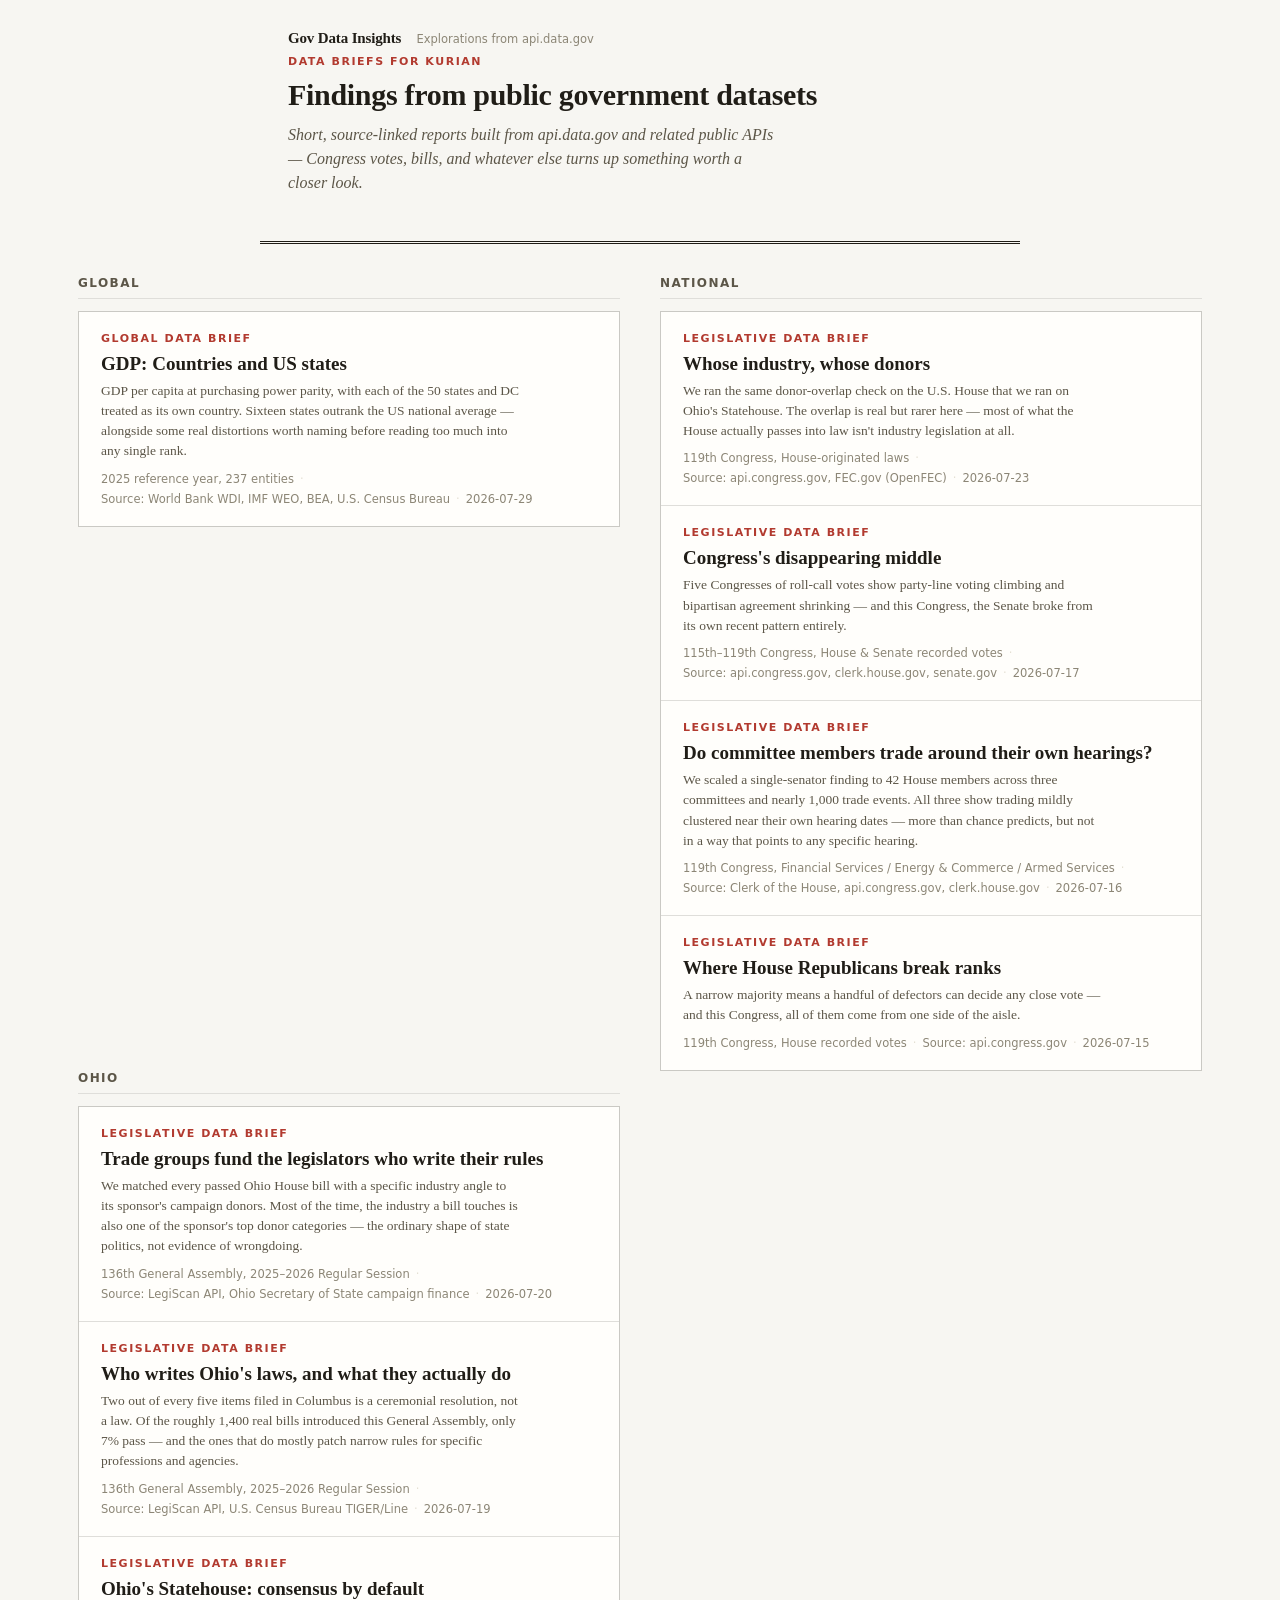
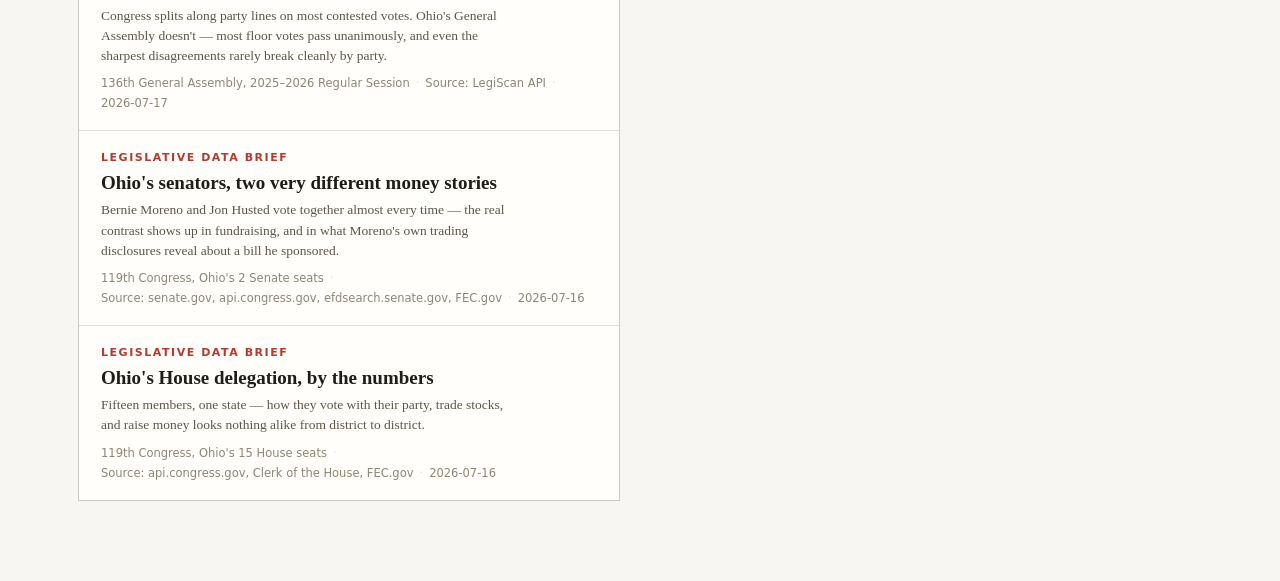
==== commit 437eee7c: "demoing publish process to Vinod" ====
--- a/docs/index.html
+++ b/docs/index.html
@@ -23,7 +23,7 @@
 </header>
 
 <div class="index-hero">
-  <p class="kicker">Data Briefs</p>
+  <p class="kicker">Data Briefs for Kurian</p>
   <h1>Findings from public government datasets</h1>
   <p class="dek">Short, source-linked reports built from api.data.gov and related public APIs — Congress votes, bills, and whatever else turns up something worth a closer look.</p>
 </div>
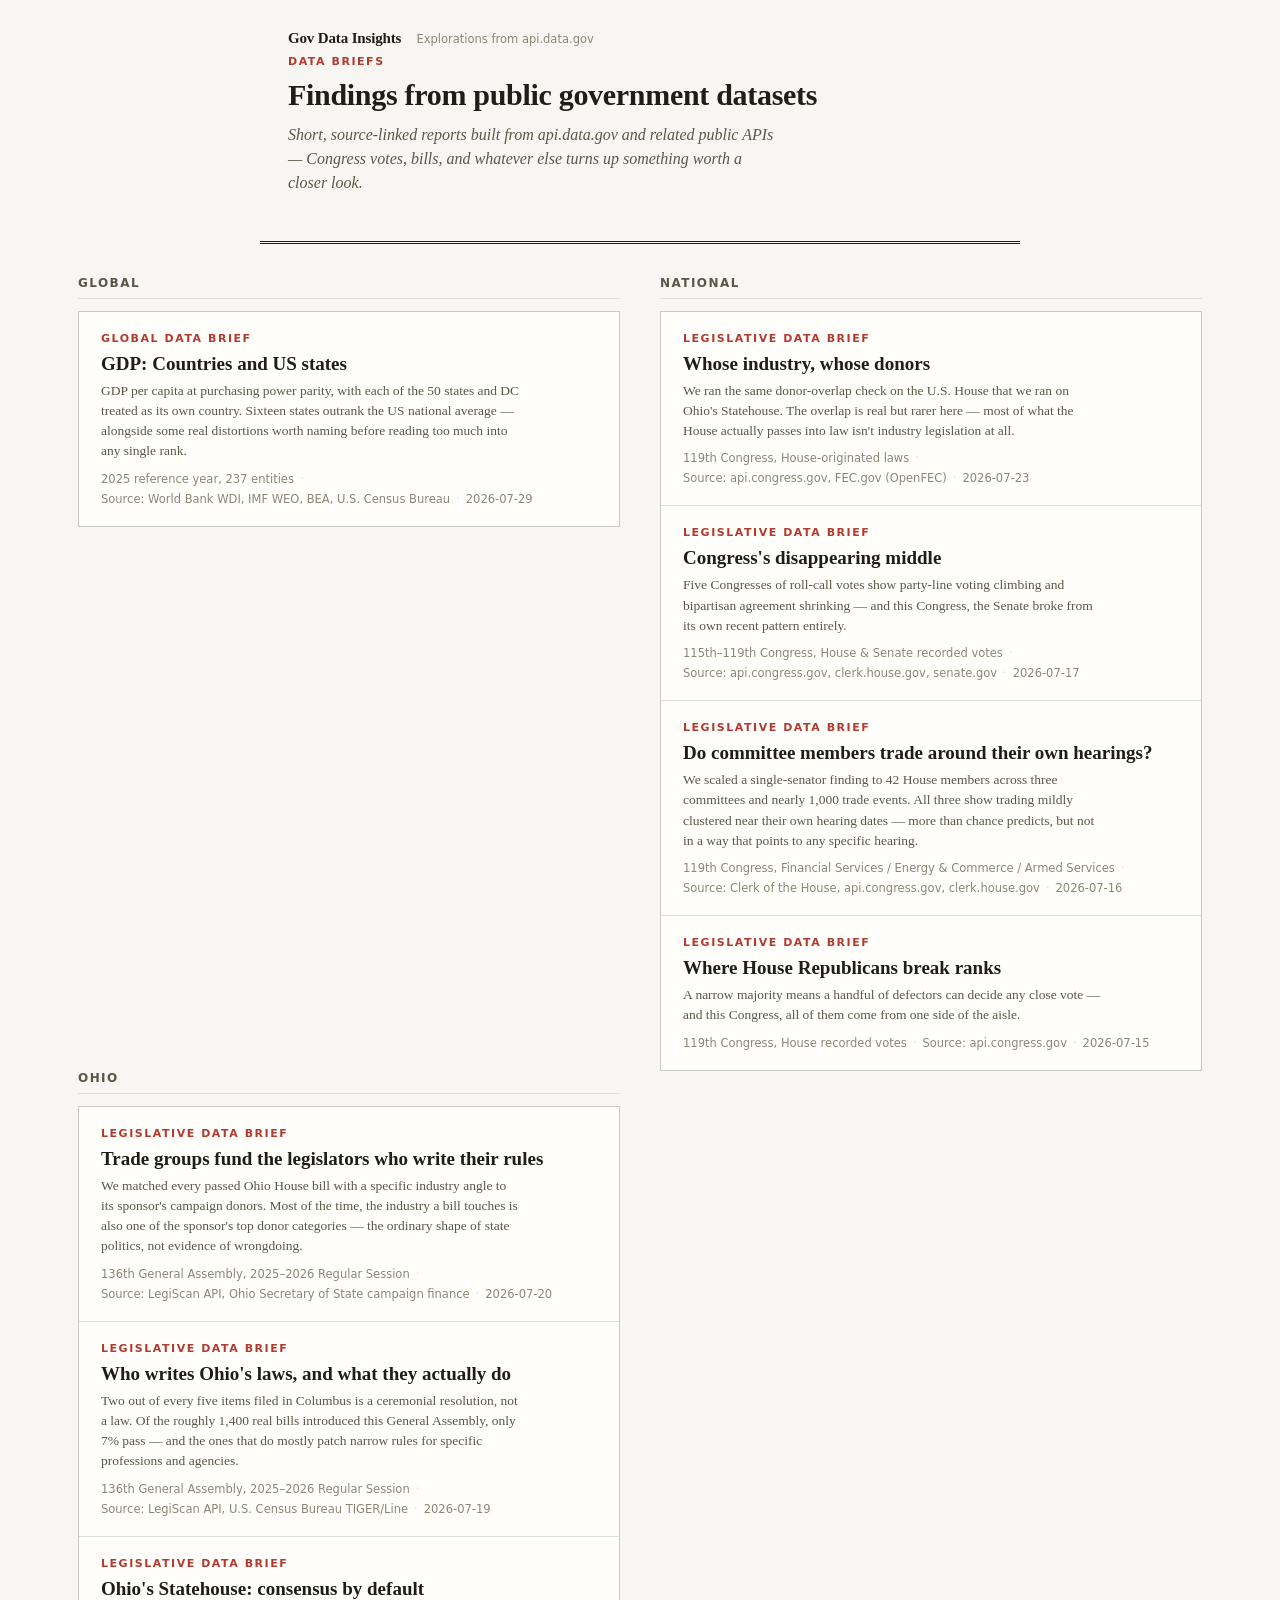
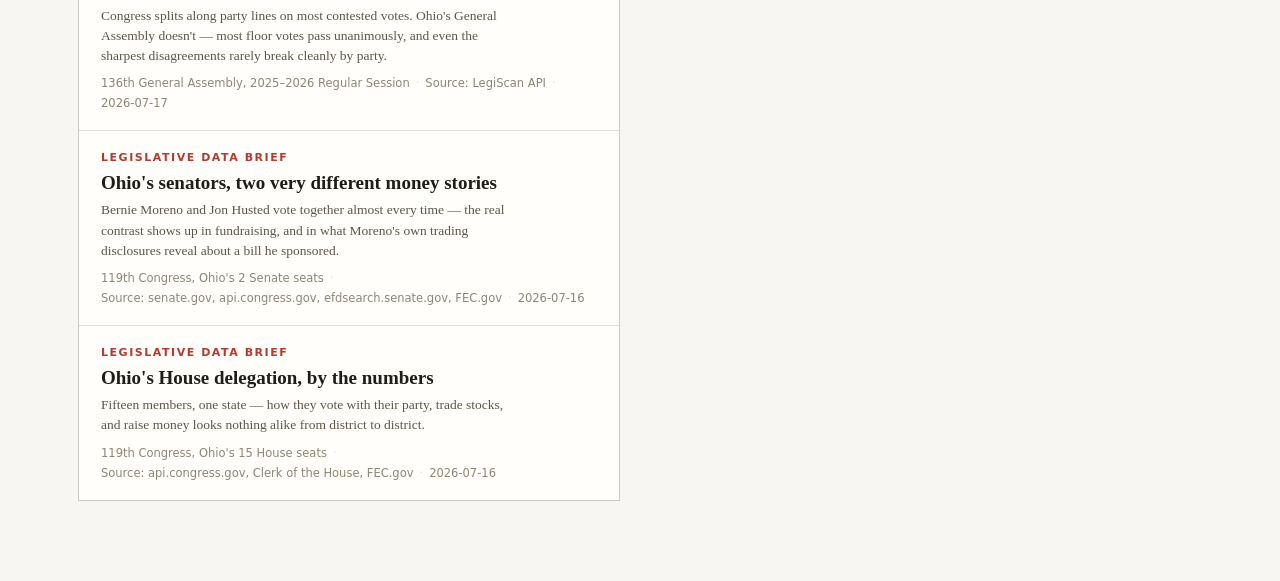
==== commit 60afda79: "reverting the demo change" ====
--- a/docs/index.html
+++ b/docs/index.html
@@ -23,7 +23,7 @@
 </header>
 
 <div class="index-hero">
-  <p class="kicker">Data Briefs for Kurian</p>
+  <p class="kicker">Data Briefs</p>
   <h1>Findings from public government datasets</h1>
   <p class="dek">Short, source-linked reports built from api.data.gov and related public APIs — Congress votes, bills, and whatever else turns up something worth a closer look.</p>
 </div>
